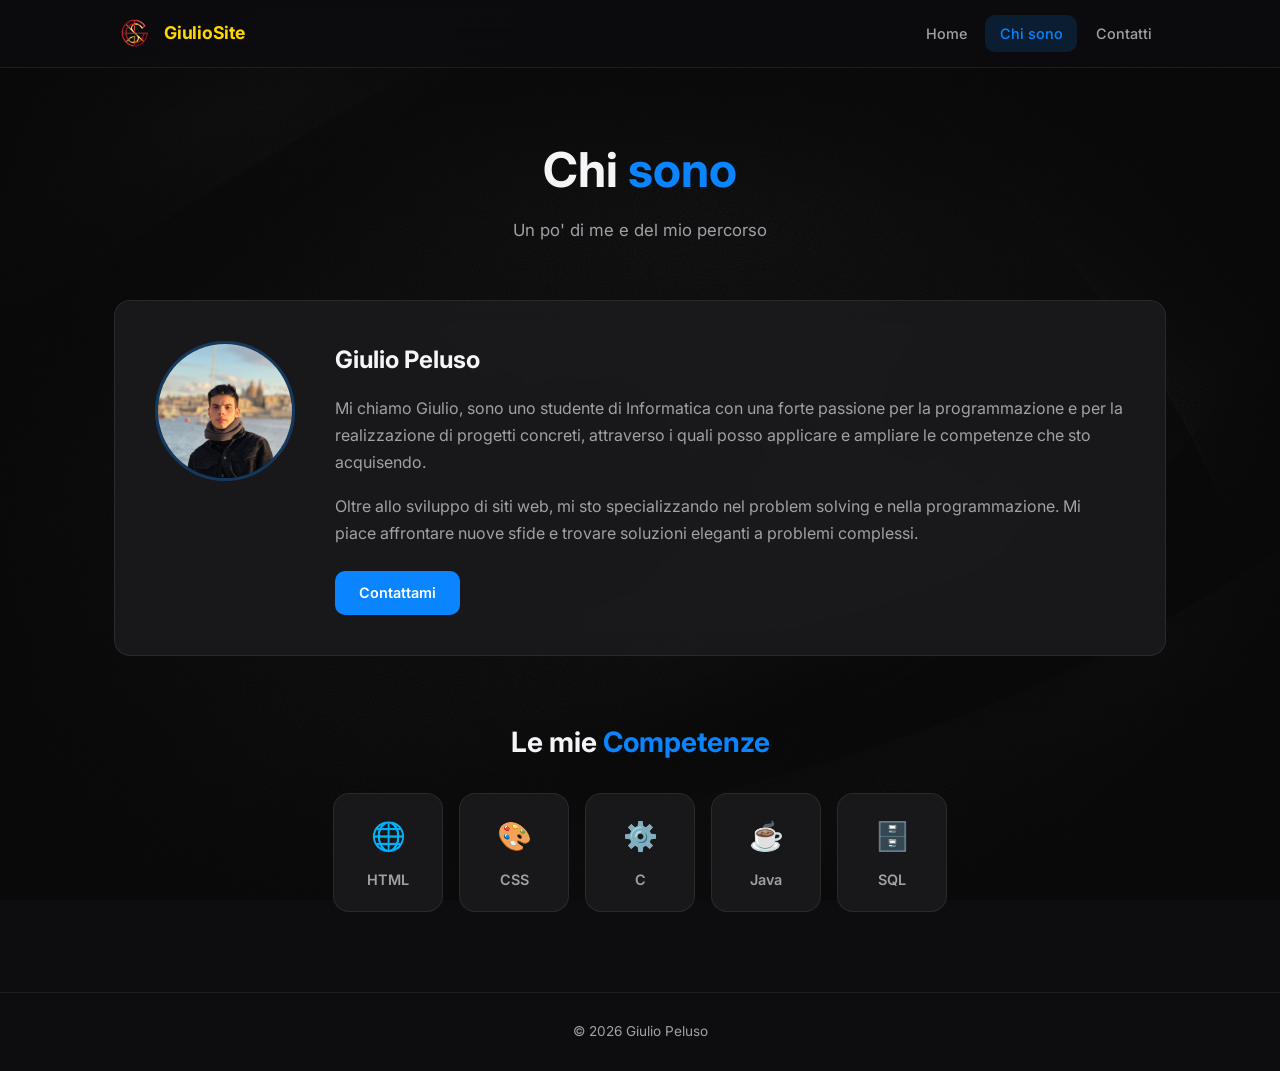
==== chi-sono.html @ a3a3e4f0 "Add professional personal website from uploaded source files Rebuilt HTML/CSS/JS from user's origina" ====
<!doctype html>
<html lang="it">
<head>
  <meta charset="UTF-8" />
  <meta name="viewport" content="width=device-width, initial-scale=1.0" />
  <title>Chi sono — Giulio Peluso</title>
  <link rel="stylesheet" href="CSS/style.css" />
  <link rel="preconnect" href="https://fonts.googleapis.com" />
  <link rel="preconnect" href="https://fonts.gstatic.com" crossorigin />
  <link href="https://fonts.googleapis.com/css2?family=Inter:wght@300;400;500;600;700&display=swap" rel="stylesheet" />
</head>
<body>

  <header>
    <div class="nav-inner">
      <a href="home.html" class="nav-brand">
        <img src="img/logo-sito-giulio.png" alt="Logo Giulio" />
        <span>GiulioSite</span>
      </a>
      <nav>
        <ul class="nav-links" id="nav-links">
          <li><a href="home.html">Home</a></li>
          <li><a href="chi-sono.html" class="active">Chi sono</a></li>
          <li><a href="contatti.html">Contatti</a></li>
        </ul>
        <button class="hamburger" id="hamburger" aria-label="Apri menu" aria-expanded="false">
          <span></span><span></span><span></span>
        </button>
      </nav>
    </div>
  </header>

  <main>
    <section class="page-hero">
      <h1>Chi <span class="accent">sono</span></h1>
      <p>Un po' di me e del mio percorso</p>
    </section>

    <section class="about-section">
      <div class="about-card">
        <img src="img/me.jfif" alt="Foto di Giulio" class="about-avatar" />
        <div class="about-text">
          <h2>Giulio Peluso</h2>
          <p>
            Mi chiamo Giulio, sono uno studente di Informatica con una forte passione
            per la programmazione e per la realizzazione di progetti concreti,
            attraverso i quali posso applicare e ampliare le competenze che sto acquisendo.
          </p>
          <p>
            Oltre allo sviluppo di siti web, mi sto specializzando nel problem solving
            e nella programmazione. Mi piace affrontare nuove sfide e trovare
            soluzioni eleganti a problemi complessi.
          </p>
          <a href="contatti.html" class="btn btn-primary">Contattami</a>
        </div>
      </div>
    </section>

    <section class="skills-section">
      <h2 class="section-title">Le mie <span class="accent">Competenze</span></h2>
      <div class="skills-grid">
        <div class="skill-card">
          <span class="skill-icon">🌐</span>
          <span class="skill-name">HTML</span>
        </div>
        <div class="skill-card">
          <span class="skill-icon">🎨</span>
          <span class="skill-name">CSS</span>
        </div>
        <div class="skill-card">
          <span class="skill-icon">⚙️</span>
          <span class="skill-name">C</span>
        </div>
        <div class="skill-card">
          <span class="skill-icon">☕</span>
          <span class="skill-name">Java</span>
        </div>
        <div class="skill-card">
          <span class="skill-icon">🗄️</span>
          <span class="skill-name">SQL</span>
        </div>
      </div>
    </section>
  </main>

  <footer>
    <p>© <span id="year"></span> Giulio Peluso</p>
  </footer>

  <script src="Javascript/logic.js"></script>
</body>
</html>
---- CSS/style.css ----
/* ===== RESET & VARIABLES ===== */
*, *::before, *::after {
  box-sizing: border-box;
  margin: 0;
  padding: 0;
}

:root {
  --bg:         #0d0d0f;
  --bg-card:    rgba(28, 28, 30, 0.85);
  --border:     rgba(255, 255, 255, 0.08);
  --text:       #f5f5f7;
  --muted:      #a1a1a6;
  --accent:     #0a84ff;
  --accent-h:   #409cff;
  --radius:     16px;
  --radius-sm:  10px;
  --nav-h:      68px;
}

html { scroll-behavior: smooth; }

body {
  font-family: 'Inter', -apple-system, BlinkMacSystemFont, sans-serif;
  background-color: var(--bg);
  background-image: url("../img/background-sito.jpeg");
  background-size: cover;
  background-position: center;
  background-attachment: fixed;
  color: var(--text);
  min-height: 100vh;
  line-height: 1.6;
}

/* Dark overlay on background */
body::before {
  content: '';
  position: fixed;
  inset: 0;
  background: rgba(10, 10, 12, 0.82);
  z-index: 0;
  pointer-events: none;
}

main, header, footer { position: relative; z-index: 1; }

a { color: var(--accent); text-decoration: none; transition: color .2s; }
a:hover { color: var(--accent-h); }

img { display: block; max-width: 100%; }

/* ===== HEADER / NAVBAR ===== */
header {
  position: sticky;
  top: 0;
  z-index: 100;
  height: var(--nav-h);
  background: rgba(13, 13, 15, 0.8);
  backdrop-filter: blur(20px);
  -webkit-backdrop-filter: blur(20px);
  border-bottom: 1px solid var(--border);
}

.nav-inner {
  max-width: 1100px;
  margin: 0 auto;
  padding: 0 1.5rem;
  height: 100%;
  display: flex;
  align-items: center;
  justify-content: space-between;
}

.nav-brand {
  display: flex;
  align-items: center;
  gap: .65rem;
  text-decoration: none;
  color: var(--text);
}

.nav-brand img {
  height: 40px;
  width: auto;
  border-radius: 8px;
}

.nav-brand span {
  font-size: 1.1rem;
  font-weight: 700;
  color: #ffd700;
  letter-spacing: -.3px;
}

nav { display: flex; align-items: center; }

.nav-links {
  list-style: none;
  display: flex;
  gap: .25rem;
}

.nav-links a {
  display: block;
  padding: .45rem .9rem;
  border-radius: var(--radius-sm);
  color: var(--muted);
  font-size: .9rem;
  font-weight: 500;
  transition: color .2s, background .2s;
}

.nav-links a:hover {
  color: var(--text);
  background: rgba(255,255,255,.06);
}

.nav-links a.active {
  color: var(--text);
  background: rgba(10, 132, 255, .15);
  color: var(--accent);
}

/* ===== HAMBURGER ===== */
.hamburger {
  display: none;
  flex-direction: column;
  justify-content: center;
  gap: 5px;
  background: none;
  border: none;
  cursor: pointer;
  padding: 6px;
  margin-left: .5rem;
  border-radius: var(--radius-sm);
}

.hamburger span {
  display: block;
  width: 22px;
  height: 2px;
  background: var(--text);
  border-radius: 2px;
  transition: transform .3s, opacity .3s;
}

.hamburger.open span:nth-child(1) { transform: translateY(7px) rotate(45deg); }
.hamburger.open span:nth-child(2) { opacity: 0; }
.hamburger.open span:nth-child(3) { transform: translateY(-7px) rotate(-45deg); }

/* ===== MOBILE MENU ===== */
@media (max-width: 640px) {
  .hamburger { display: flex; }

  .nav-links {
    display: none;
    position: absolute;
    top: var(--nav-h);
    left: 0; right: 0;
    flex-direction: column;
    gap: 0;
    background: rgba(13, 13, 15, 0.97);
    backdrop-filter: blur(20px);
    border-bottom: 1px solid var(--border);
    padding: .5rem 0 1rem;
  }

  .nav-links.open { display: flex; }

  .nav-links a {
    padding: .8rem 1.5rem;
    border-radius: 0;
    font-size: 1rem;
  }
}

/* ===== MAIN LAYOUT ===== */
main {
  max-width: 1100px;
  margin: 0 auto;
  padding: 0 1.5rem;
}

/* ===== HERO (HOME) ===== */
.hero {
  min-height: calc(100vh - var(--nav-h));
  display: flex;
  align-items: center;
  justify-content: center;
  padding: 4rem 0;
}

.hero-content {
  display: flex;
  flex-direction: column;
  align-items: center;
  text-align: center;
  max-width: 600px;
}

.hero-avatar {
  width: 130px;
  height: 130px;
  object-fit: cover;
  border-radius: 50%;
  border: 3px solid rgba(10, 132, 255, .4);
  box-shadow: 0 0 0 6px rgba(10, 132, 255, .1);
  margin-bottom: 1.75rem;
}

.hero-greeting {
  font-size: .95rem;
  color: var(--accent);
  font-weight: 500;
  letter-spacing: .05em;
  text-transform: uppercase;
  margin-bottom: .4rem;
}

.hero-name {
  font-size: clamp(2.5rem, 7vw, 4rem);
  font-weight: 700;
  line-height: 1.1;
  margin-bottom: 1rem;
}

.hero-desc {
  color: var(--muted);
  font-size: 1.1rem;
  font-weight: 300;
  max-width: 480px;
  margin-bottom: 2rem;
}

.hero-cta {
  display: flex;
  gap: .85rem;
  flex-wrap: wrap;
  justify-content: center;
}

/* ===== BUTTONS ===== */
.btn {
  display: inline-flex;
  align-items: center;
  justify-content: center;
  padding: .65rem 1.5rem;
  border-radius: var(--radius-sm);
  font-weight: 600;
  font-size: .9rem;
  cursor: pointer;
  border: none;
  transition: transform .15s, box-shadow .15s, background .2s;
  text-decoration: none;
}

.btn:hover { transform: translateY(-2px); box-shadow: 0 6px 20px rgba(0,0,0,.4); }

.btn-primary {
  background: var(--accent);
  color: #fff;
}
.btn-primary:hover { background: var(--accent-h); color: #fff; }

.btn-outline {
  background: transparent;
  color: var(--accent);
  border: 1.5px solid var(--accent);
}
.btn-outline:hover { background: rgba(10,132,255,.1); color: var(--accent-h); }

/* ===== PREVIEW SECTION (HOME) ===== */
.preview-section {
  padding: 3rem 0 5rem;
  display: flex;
  justify-content: center;
}

.card {
  background: var(--bg-card);
  border: 1px solid var(--border);
  border-radius: var(--radius);
  padding: 2rem;
  text-align: center;
  max-width: 380px;
  width: 100%;
  backdrop-filter: blur(12px);
  transition: border-color .2s, transform .2s;
}

.card:hover {
  border-color: rgba(10,132,255,.3);
  transform: translateY(-4px);
}

.card-icon { font-size: 2rem; margin-bottom: 1rem; }

.card h2 {
  font-size: 1.4rem;
  font-weight: 600;
  margin-bottom: .6rem;
}

.card p {
  color: var(--muted);
  font-size: .95rem;
  margin-bottom: .5rem;
}

.preview-email {
  font-size: .85rem !important;
  color: var(--accent) !important;
  margin-bottom: 1.5rem !important;
  font-weight: 500;
}

/* ===== PAGE HERO (CHI SONO / CONTATTI) ===== */
.page-hero {
  padding: 4rem 0 2.5rem;
  text-align: center;
}

.page-hero h1 {
  font-size: clamp(2rem, 5vw, 3rem);
  font-weight: 700;
  margin-bottom: .5rem;
}

.page-hero p {
  color: var(--muted);
  font-size: 1.05rem;
}

/* ===== ABOUT SECTION ===== */
.about-section {
  padding: 1rem 0 3rem;
}

.about-card {
  background: var(--bg-card);
  border: 1px solid var(--border);
  border-radius: var(--radius);
  padding: 2.5rem;
  display: flex;
  gap: 2.5rem;
  align-items: flex-start;
  backdrop-filter: blur(12px);
}

.about-avatar {
  width: 140px;
  height: 140px;
  object-fit: cover;
  border-radius: 50%;
  border: 3px solid rgba(10,132,255,.3);
  flex-shrink: 0;
}

.about-text h2 {
  font-size: 1.5rem;
  font-weight: 700;
  margin-bottom: 1rem;
}

.about-text p {
  color: var(--muted);
  font-size: 1rem;
  margin-bottom: 1rem;
  line-height: 1.7;
}

.about-text .btn { margin-top: .5rem; }

/* ===== SKILLS SECTION ===== */
.skills-section {
  padding: 1rem 0 5rem;
}

.section-title {
  font-size: 1.75rem;
  font-weight: 700;
  margin-bottom: 1.75rem;
  text-align: center;
}

.skills-grid {
  display: flex;
  flex-wrap: wrap;
  gap: 1rem;
  justify-content: center;
}

.skill-card {
  background: var(--bg-card);
  border: 1px solid var(--border);
  border-radius: var(--radius);
  padding: 1.25rem 1.75rem;
  display: flex;
  flex-direction: column;
  align-items: center;
  gap: .6rem;
  min-width: 110px;
  backdrop-filter: blur(12px);
  transition: border-color .2s, transform .2s;
}

.skill-card:hover {
  border-color: rgba(10,132,255,.35);
  transform: translateY(-3px);
}

.skill-icon { font-size: 1.75rem; }

.skill-name {
  font-size: .9rem;
  font-weight: 600;
  color: var(--muted);
}

/* ===== CONTATTI SECTION ===== */
.contatti-section {
  padding: 1rem 0 5rem;
}

.contatti-grid {
  display: flex;
  flex-direction: column;
  gap: 1rem;
  max-width: 520px;
  margin: 0 auto;
}

.contatto-card {
  display: flex;
  align-items: center;
  gap: 1.25rem;
  background: var(--bg-card);
  border: 1px solid var(--border);
  border-radius: var(--radius);
  padding: 1.25rem 1.5rem;
  color: var(--text);
  text-decoration: none;
  backdrop-filter: blur(12px);
  transition: border-color .2s, transform .2s;
}

.contatto-card:hover {
  border-color: rgba(10,132,255,.4);
  transform: translateX(5px);
  color: var(--text);
}

.contatto-icon {
  font-size: 1.75rem;
  flex-shrink: 0;
  color: var(--accent);
  line-height: 1;
  display: flex;
  align-items: center;
}

.contatto-card > div {
  display: flex;
  flex-direction: column;
  gap: .2rem;
}

.contatto-label {
  font-size: .75rem;
  color: var(--muted);
  text-transform: uppercase;
  letter-spacing: .06em;
  font-weight: 500;
}

.contatto-val {
  font-size: .95rem;
  font-weight: 600;
}

/* ===== ACCENT ===== */
.accent { color: var(--accent); }

/* ===== FOOTER ===== */
footer {
  position: relative;
  z-index: 1;
  text-align: center;
  padding: 1.75rem;
  border-top: 1px solid var(--border);
  color: var(--muted);
  font-size: .85rem;
}

/* ===== RESPONSIVE ===== */
@media (max-width: 768px) {
  .about-card {
    flex-direction: column;
    align-items: center;
    text-align: center;
    padding: 2rem;
  }
}

@media (max-width: 480px) {
  .hero-cta { flex-direction: column; width: 100%; }
  .btn { width: 100%; }
}
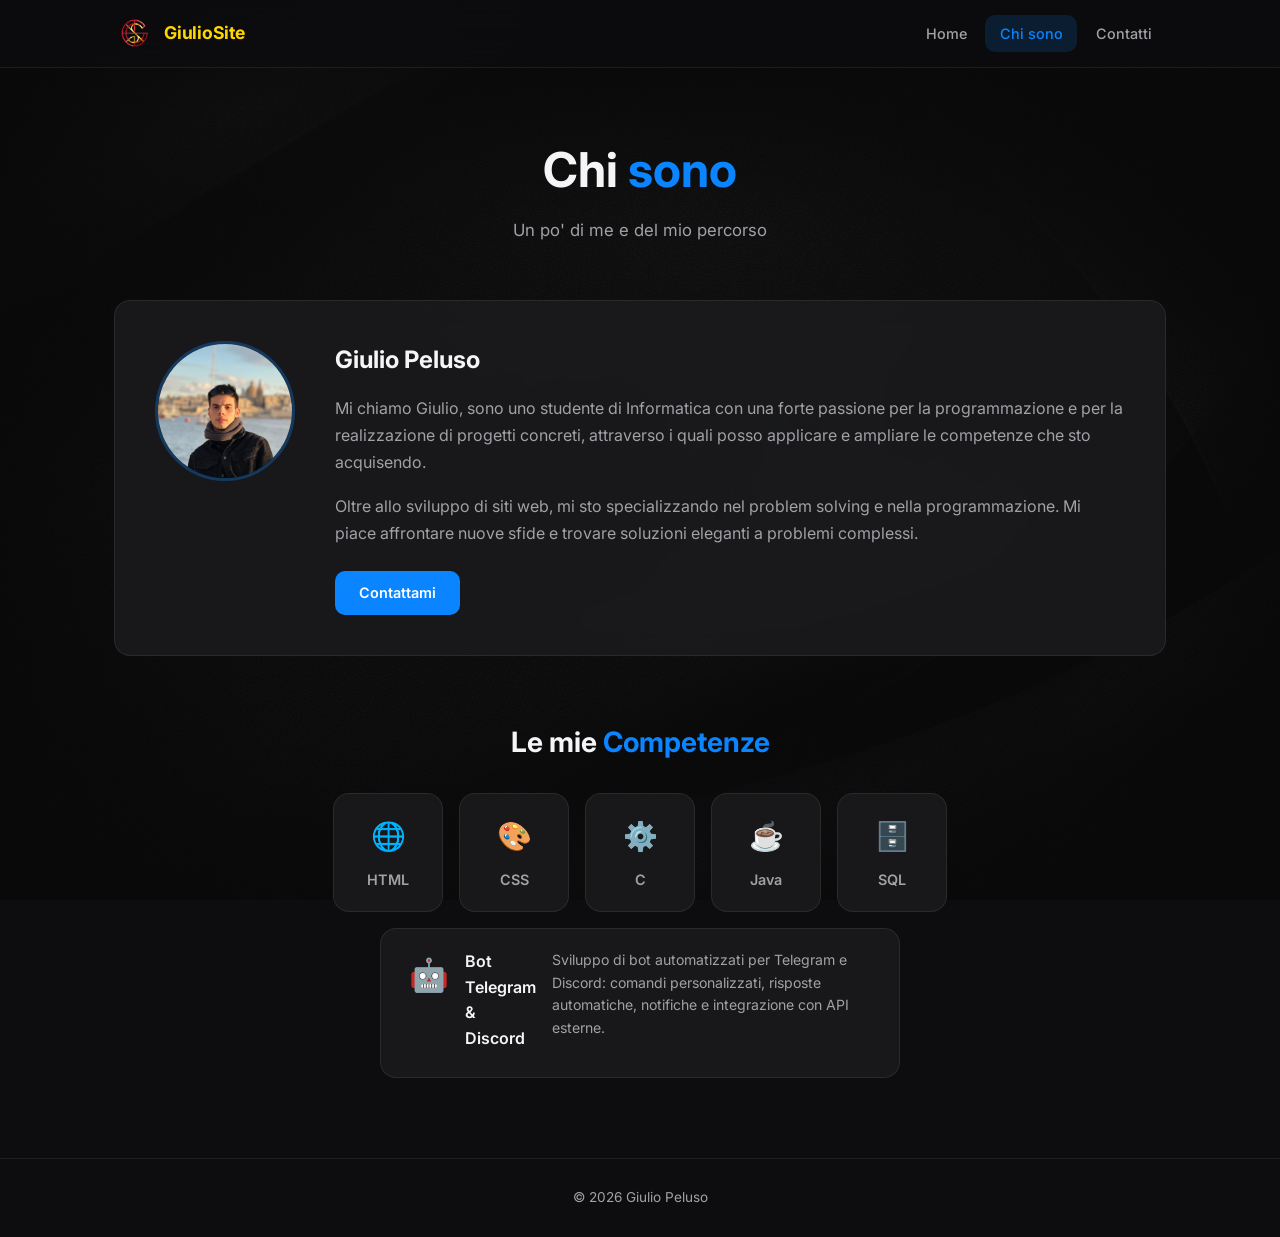
==== commit 51f655a4: "Add bot skill card on chi-sono page Added Telegram & Discord bot development skill card with descrip" ====
--- a/chi-sono.html
+++ b/chi-sono.html
@@ -79,6 +79,14 @@
           <span class="skill-icon">🗄️</span>
           <span class="skill-name">SQL</span>
         </div>
+        <div class="skill-card skill-card--wide">
+          <span class="skill-icon">🤖</span>
+          <span class="skill-name">Bot Telegram &amp; Discord</span>
+          <p class="skill-desc">
+            Sviluppo di bot automatizzati per Telegram e Discord: comandi personalizzati,
+            risposte automatiche, notifiche e integrazione con API esterne.
+          </p>
+        </div>
       </div>
     </section>
   </main>
--- a/CSS/style.css
+++ b/CSS/style.css
@@ -417,6 +417,25 @@
   color: var(--muted);
 }
 
+.skill-card--wide {
+  flex-direction: row;
+  align-items: flex-start;
+  min-width: min(100%, 420px);
+  max-width: 520px;
+  gap: 1rem;
+  text-align: left;
+}
+
+.skill-card--wide .skill-icon { font-size: 2rem; flex-shrink: 0; }
+.skill-card--wide .skill-name { font-size: 1rem; color: var(--text); margin-bottom: .35rem; }
+
+.skill-desc {
+  font-size: .88rem;
+  color: var(--muted);
+  line-height: 1.6;
+  font-weight: 400;
+}
+
 /* ===== CONTATTI SECTION ===== */
 .contatti-section {
   padding: 1rem 0 5rem;
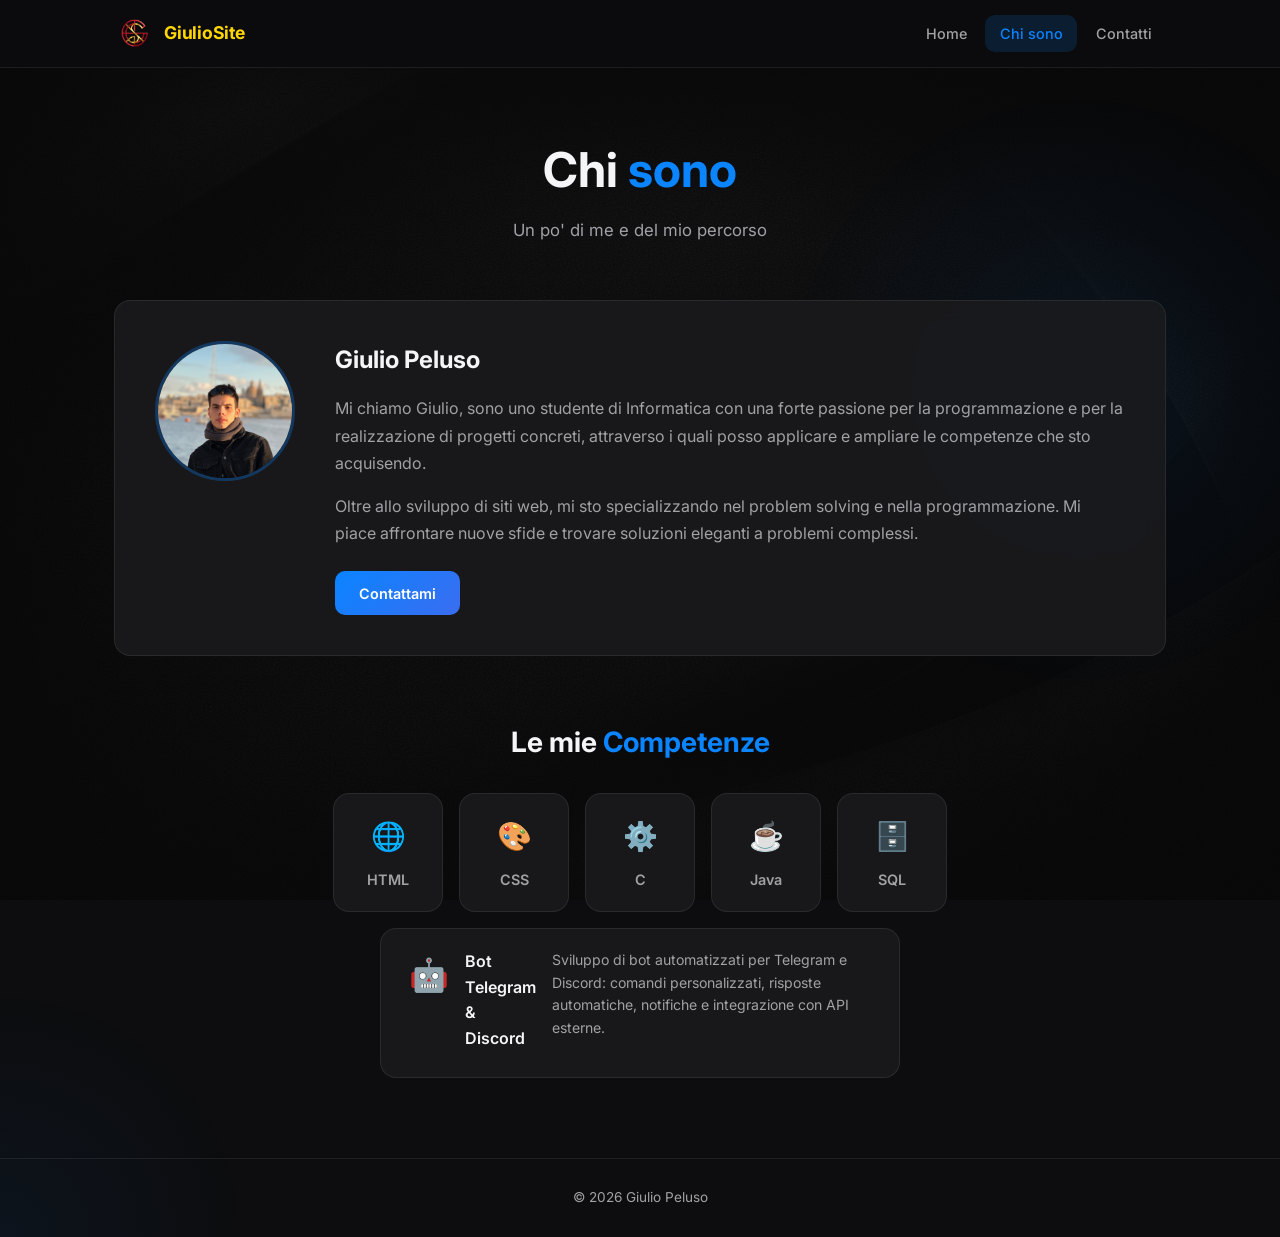
==== commit e40f8a5c: "Add rich animations across all pages - Page load fade-in, navbar slide-down entrance - Hero: stagger" ====
--- a/chi-sono.html
+++ b/chi-sono.html
@@ -37,7 +37,7 @@
     </section>
 
     <section class="about-section">
-      <div class="about-card">
+      <div class="about-card reveal tilt">
         <img src="img/me.jfif" alt="Foto di Giulio" class="about-avatar" />
         <div class="about-text">
           <h2>Giulio Peluso</h2>
@@ -57,29 +57,29 @@
     </section>
 
     <section class="skills-section">
-      <h2 class="section-title">Le mie <span class="accent">Competenze</span></h2>
+      <h2 class="section-title reveal">Le mie <span class="accent">Competenze</span></h2>
       <div class="skills-grid">
-        <div class="skill-card">
+        <div class="skill-card reveal tilt" data-delay="0">
           <span class="skill-icon">🌐</span>
           <span class="skill-name">HTML</span>
         </div>
-        <div class="skill-card">
+        <div class="skill-card reveal tilt" data-delay="80">
           <span class="skill-icon">🎨</span>
           <span class="skill-name">CSS</span>
         </div>
-        <div class="skill-card">
+        <div class="skill-card reveal tilt" data-delay="160">
           <span class="skill-icon">⚙️</span>
           <span class="skill-name">C</span>
         </div>
-        <div class="skill-card">
+        <div class="skill-card reveal tilt" data-delay="240">
           <span class="skill-icon">☕</span>
           <span class="skill-name">Java</span>
         </div>
-        <div class="skill-card">
+        <div class="skill-card reveal tilt" data-delay="320">
           <span class="skill-icon">🗄️</span>
           <span class="skill-name">SQL</span>
         </div>
-        <div class="skill-card skill-card--wide">
+        <div class="skill-card skill-card--wide reveal tilt" data-delay="400">
           <span class="skill-icon">🤖</span>
           <span class="skill-name">Bot Telegram &amp; Discord</span>
           <p class="skill-desc">
--- a/CSS/style.css
+++ b/CSS/style.css
@@ -20,6 +20,65 @@
 
 html { scroll-behavior: smooth; }
 
+/* ===== KEYFRAMES ===== */
+@keyframes fadeInDown {
+  from { opacity: 0; transform: translateY(-20px); }
+  to   { opacity: 1; transform: translateY(0); }
+}
+
+@keyframes fadeInUp {
+  from { opacity: 0; transform: translateY(40px); }
+  to   { opacity: 1; transform: translateY(0); }
+}
+
+@keyframes fadeIn {
+  from { opacity: 0; }
+  to   { opacity: 1; }
+}
+
+@keyframes scaleIn {
+  from { opacity: 0; transform: scale(.7); }
+  to   { opacity: 1; transform: scale(1); }
+}
+
+@keyframes avatarFloat {
+  0%, 100% { transform: translateY(0); }
+  50%       { transform: translateY(-8px); }
+}
+
+@keyframes avatarGlow {
+  0%, 100% { box-shadow: 0 0 0 6px rgba(10,132,255,.1), 0 0 30px rgba(10,132,255,.15); }
+  50%       { box-shadow: 0 0 0 10px rgba(10,132,255,.18), 0 0 50px rgba(10,132,255,.3); }
+}
+
+@keyframes shimmer {
+  0%   { background-position: -200% center; }
+  100% { background-position:  200% center; }
+}
+
+@keyframes borderGlow {
+  0%, 100% { border-color: rgba(10,132,255,.2); }
+  50%       { border-color: rgba(10,132,255,.6); }
+}
+
+@keyframes orbMove {
+  0%   { transform: translate(0, 0) scale(1); }
+  33%  { transform: translate(60px, -40px) scale(1.1); }
+  66%  { transform: translate(-40px, 30px) scale(.95); }
+  100% { transform: translate(0, 0) scale(1); }
+}
+
+@keyframes slideInLeft {
+  from { opacity: 0; transform: translateX(-40px); }
+  to   { opacity: 1; transform: translateX(0); }
+}
+
+@keyframes slideInRight {
+  from { opacity: 0; transform: translateX(40px); }
+  to   { opacity: 1; transform: translateX(0); }
+}
+
+/* ===== PAGE LOAD ===== */
 body {
   font-family: 'Inter', -apple-system, BlinkMacSystemFont, sans-serif;
   background-color: var(--bg);
@@ -30,6 +89,7 @@
   color: var(--text);
   min-height: 100vh;
   line-height: 1.6;
+  animation: fadeIn .4s ease both;
 }
 
 /* Dark overlay on background */
@@ -40,6 +100,21 @@
   background: rgba(10, 10, 12, 0.82);
   z-index: 0;
   pointer-events: none;
+}
+
+/* Gradient orb background */
+body::after {
+  content: '';
+  position: fixed;
+  width: 600px;
+  height: 600px;
+  border-radius: 50%;
+  background: radial-gradient(circle, rgba(10,132,255,.08) 0%, transparent 70%);
+  top: 10%;
+  right: -100px;
+  z-index: 0;
+  pointer-events: none;
+  animation: orbMove 18s ease-in-out infinite;
 }
 
 main, header, footer { position: relative; z-index: 1; }
@@ -59,6 +134,7 @@
   backdrop-filter: blur(20px);
   -webkit-backdrop-filter: blur(20px);
   border-bottom: 1px solid var(--border);
+  animation: fadeInDown .5s cubic-bezier(.16,1,.3,1) both;
 }
 
 .nav-inner {
@@ -204,8 +280,10 @@
   object-fit: cover;
   border-radius: 50%;
   border: 3px solid rgba(10, 132, 255, .4);
-  box-shadow: 0 0 0 6px rgba(10, 132, 255, .1);
   margin-bottom: 1.75rem;
+  animation: scaleIn .6s cubic-bezier(.34,1.56,.64,1) .1s both,
+             avatarFloat 5s ease-in-out 1s infinite,
+             avatarGlow  4s ease-in-out 1s infinite;
 }
 
 .hero-greeting {
@@ -215,6 +293,7 @@
   letter-spacing: .05em;
   text-transform: uppercase;
   margin-bottom: .4rem;
+  animation: fadeInUp .5s cubic-bezier(.16,1,.3,1) .35s both;
 }
 
 .hero-name {
@@ -222,6 +301,7 @@
   font-weight: 700;
   line-height: 1.1;
   margin-bottom: 1rem;
+  animation: fadeInUp .6s cubic-bezier(.16,1,.3,1) .5s both;
 }
 
 .hero-desc {
@@ -230,6 +310,7 @@
   font-weight: 300;
   max-width: 480px;
   margin-bottom: 2rem;
+  animation: fadeInUp .6s cubic-bezier(.16,1,.3,1) .65s both;
 }
 
 .hero-cta {
@@ -237,6 +318,7 @@
   gap: .85rem;
   flex-wrap: wrap;
   justify-content: center;
+  animation: fadeInUp .6s cubic-bezier(.16,1,.3,1) .8s both;
 }
 
 /* ===== BUTTONS ===== */
@@ -254,20 +336,38 @@
   text-decoration: none;
 }
 
-.btn:hover { transform: translateY(-2px); box-shadow: 0 6px 20px rgba(0,0,0,.4); }
+.btn:hover { transform: translateY(-2px); box-shadow: 0 8px 24px rgba(10,132,255,.25); }
+.btn:active { transform: translateY(0); }
 
 .btn-primary {
-  background: var(--accent);
+  background: linear-gradient(135deg, var(--accent), #5e5ce6);
+  background-size: 200% auto;
   color: #fff;
-}
-.btn-primary:hover { background: var(--accent-h); color: #fff; }
+  transition: background-position .4s ease, transform .15s, box-shadow .15s;
+}
+.btn-primary:hover {
+  background-position: right center;
+  color: #fff;
+}
 
 .btn-outline {
   background: transparent;
   color: var(--accent);
   border: 1.5px solid var(--accent);
-}
-.btn-outline:hover { background: rgba(10,132,255,.1); color: var(--accent-h); }
+  overflow: hidden;
+  position: relative;
+}
+.btn-outline::after {
+  content: '';
+  position: absolute;
+  inset: 0;
+  background: rgba(10,132,255,.1);
+  transform: scaleX(0);
+  transform-origin: left;
+  transition: transform .3s ease;
+}
+.btn-outline:hover::after { transform: scaleX(1); }
+.btn-outline:hover { color: var(--accent-h); border-color: var(--accent-h); }
 
 /* ===== PREVIEW SECTION (HOME) ===== */
 .preview-section {
@@ -497,6 +597,56 @@
   font-weight: 600;
 }
 
+/* ===== SCROLL REVEAL ===== */
+.reveal {
+  opacity: 0;
+  transform: translateY(36px);
+  transition: opacity .65s cubic-bezier(.16,1,.3,1),
+              transform .65s cubic-bezier(.16,1,.3,1);
+}
+.reveal.from-left  { transform: translateX(-40px); }
+.reveal.from-right { transform: translateX(40px); }
+
+.reveal.visible {
+  opacity: 1;
+  transform: translate(0);
+}
+
+/* ===== 3D TILT CARDS ===== */
+.tilt {
+  transform-style: preserve-3d;
+  will-change: transform;
+  transition: transform .1s ease, box-shadow .2s ease;
+}
+.tilt:hover {
+  box-shadow: 0 20px 50px rgba(0,0,0,.5), 0 0 0 1px rgba(10,132,255,.2);
+}
+
+/* ===== SKILL CARD BOT GLOW ===== */
+.skill-card--wide {
+  animation: borderGlow 3s ease-in-out infinite;
+}
+
+/* ===== NAV LINK UNDERLINE ===== */
+.nav-links a {
+  position: relative;
+}
+.nav-links a:not(.active)::after {
+  content: '';
+  position: absolute;
+  bottom: 2px; left: .9rem; right: .9rem;
+  height: 1.5px;
+  background: var(--accent);
+  transform: scaleX(0);
+  transition: transform .25s ease;
+  border-radius: 1px;
+}
+.nav-links a:not(.active):hover::after { transform: scaleX(1); }
+
+/* ===== PAGE HERO ANIMATE ===== */
+.page-hero h1 { animation: fadeInUp .6s cubic-bezier(.16,1,.3,1) .1s both; }
+.page-hero p  { animation: fadeInUp .6s cubic-bezier(.16,1,.3,1) .25s both; }
+
 /* ===== ACCENT ===== */
 .accent { color: var(--accent); }
 
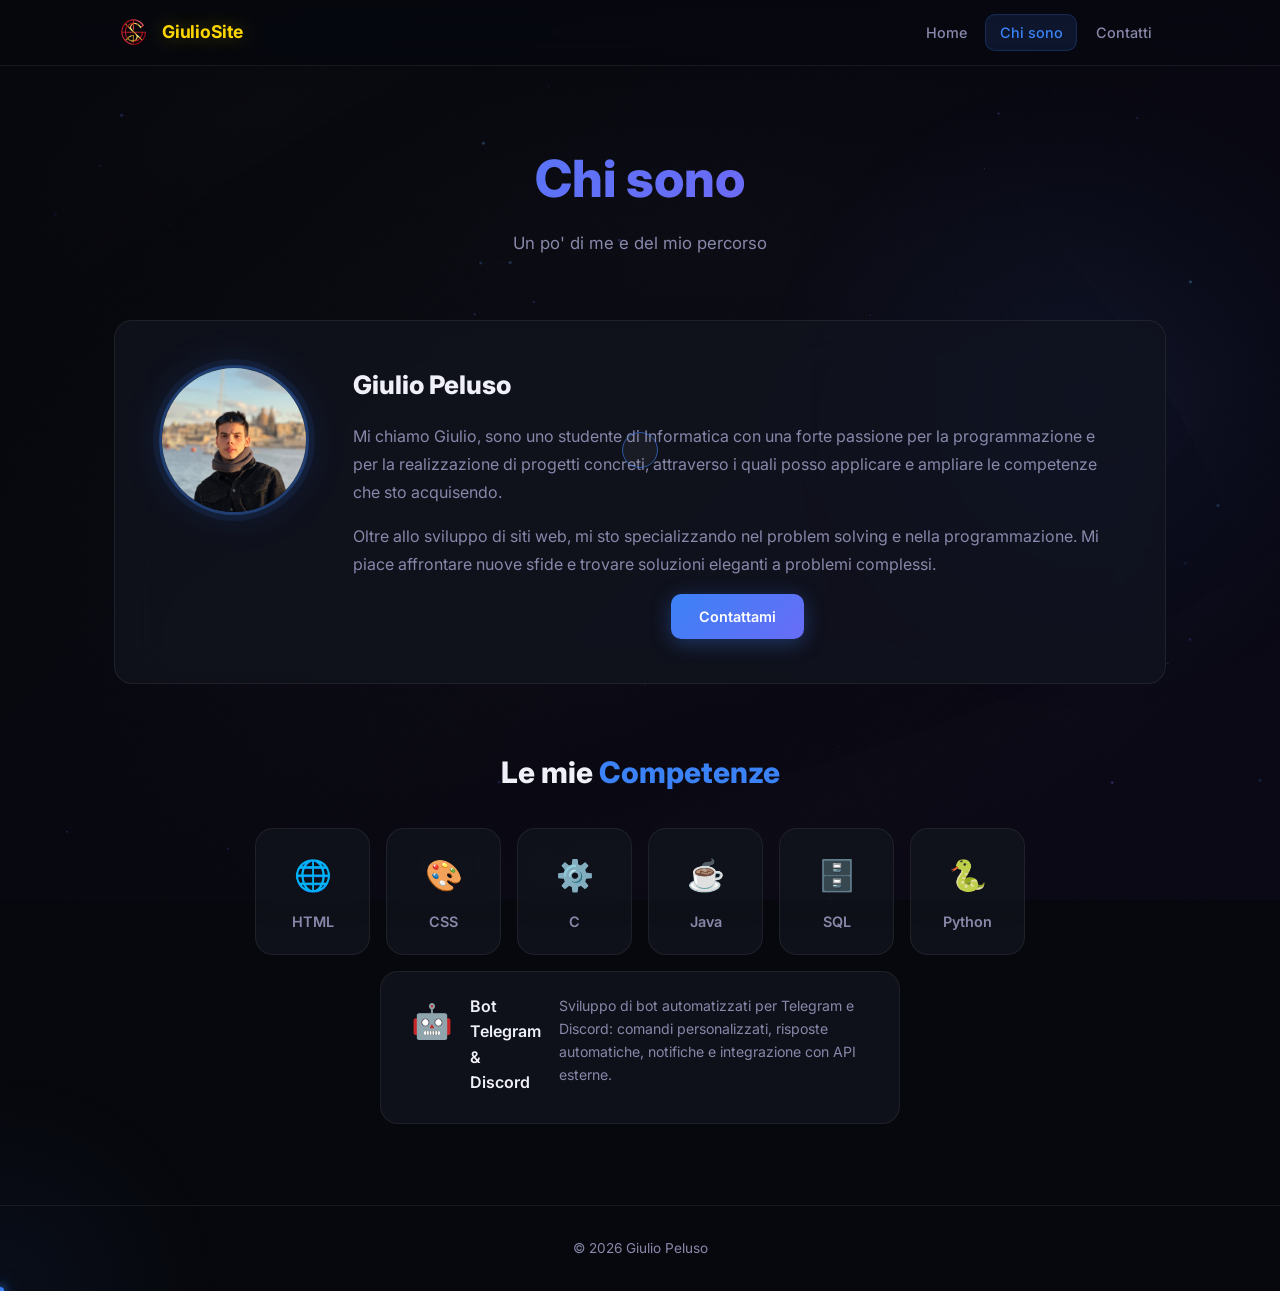
==== commit 04bc3322: "WOW animation overhaul + Python skill card + center button - Custom glowing cursor with lagging ring" ====
--- a/chi-sono.html
+++ b/chi-sono.html
@@ -32,7 +32,7 @@
 
   <main>
     <section class="page-hero">
-      <h1>Chi <span class="accent">sono</span></h1>
+      <h1>Chi sono</h1>
       <p>Un po' di me e del mio percorso</p>
     </section>
 
@@ -51,7 +51,9 @@
             e nella programmazione. Mi piace affrontare nuove sfide e trovare
             soluzioni eleganti a problemi complessi.
           </p>
-          <a href="contatti.html" class="btn btn-primary">Contattami</a>
+          <div class="btn-center">
+            <a href="contatti.html" class="btn btn-primary">Contattami</a>
+          </div>
         </div>
       </div>
     </section>
@@ -79,6 +81,10 @@
           <span class="skill-icon">🗄️</span>
           <span class="skill-name">SQL</span>
         </div>
+        <div class="skill-card reveal tilt" data-delay="400">
+          <span class="skill-icon">🐍</span>
+          <span class="skill-name">Python</span>
+        </div>
         <div class="skill-card skill-card--wide reveal tilt" data-delay="400">
           <span class="skill-icon">🤖</span>
           <span class="skill-name">Bot Telegram &amp; Discord</span>
--- a/CSS/style.css
+++ b/CSS/style.css
@@ -1,84 +1,91 @@
 /* ===== RESET & VARIABLES ===== */
-*, *::before, *::after {
-  box-sizing: border-box;
-  margin: 0;
-  padding: 0;
-}
+*, *::before, *::after { box-sizing: border-box; margin: 0; padding: 0; }
 
 :root {
-  --bg:         #0d0d0f;
-  --bg-card:    rgba(28, 28, 30, 0.85);
-  --border:     rgba(255, 255, 255, 0.08);
-  --text:       #f5f5f7;
-  --muted:      #a1a1a6;
-  --accent:     #0a84ff;
-  --accent-h:   #409cff;
-  --radius:     16px;
+  --bg:         #07080d;
+  --bg-card:    rgba(18, 20, 30, 0.75);
+  --border:     rgba(255, 255, 255, 0.07);
+  --text:       #f0f0f8;
+  --muted:      #8888aa;
+  --accent:     #3b82f6;
+  --accent2:    #8b5cf6;
+  --accent3:    #06b6d4;
+  --gold:       #ffd700;
+  --green:      #10b981;
+  --radius:     18px;
   --radius-sm:  10px;
-  --nav-h:      68px;
+  --nav-h:      66px;
 }
 
 html { scroll-behavior: smooth; }
 
 /* ===== KEYFRAMES ===== */
-@keyframes fadeInDown {
-  from { opacity: 0; transform: translateY(-20px); }
-  to   { opacity: 1; transform: translateY(0); }
-}
-
-@keyframes fadeInUp {
-  from { opacity: 0; transform: translateY(40px); }
-  to   { opacity: 1; transform: translateY(0); }
-}
-
-@keyframes fadeIn {
-  from { opacity: 0; }
-  to   { opacity: 1; }
-}
-
-@keyframes scaleIn {
-  from { opacity: 0; transform: scale(.7); }
-  to   { opacity: 1; transform: scale(1); }
-}
-
-@keyframes avatarFloat {
-  0%, 100% { transform: translateY(0); }
-  50%       { transform: translateY(-8px); }
-}
-
-@keyframes avatarGlow {
-  0%, 100% { box-shadow: 0 0 0 6px rgba(10,132,255,.1), 0 0 30px rgba(10,132,255,.15); }
-  50%       { box-shadow: 0 0 0 10px rgba(10,132,255,.18), 0 0 50px rgba(10,132,255,.3); }
-}
-
-@keyframes shimmer {
-  0%   { background-position: -200% center; }
-  100% { background-position:  200% center; }
-}
-
-@keyframes borderGlow {
-  0%, 100% { border-color: rgba(10,132,255,.2); }
-  50%       { border-color: rgba(10,132,255,.6); }
-}
-
+@keyframes fadeInDown  { from { opacity:0; transform:translateY(-24px); } to { opacity:1; transform:none; } }
+@keyframes fadeInUp    { from { opacity:0; transform:translateY(44px);  } to { opacity:1; transform:none; } }
+@keyframes fadeIn      { from { opacity:0; } to { opacity:1; } }
+@keyframes scaleIn     { from { opacity:0; transform:scale(.65); } to { opacity:1; transform:scale(1); } }
+@keyframes avatarFloat { 0%,100% { transform:translateY(0); } 50% { transform:translateY(-10px); } }
+@keyframes avatarGlow  {
+  0%,100% { box-shadow: 0 0 0 5px rgba(59,130,246,.12), 0 0 40px rgba(59,130,246,.18); }
+  50%      { box-shadow: 0 0 0 12px rgba(139,92,246,.2), 0 0 70px rgba(139,92,246,.35); }
+}
+@keyframes borderGlow  {
+  0%,100% { border-color: rgba(59,130,246,.25); box-shadow: 0 0 0 rgba(59,130,246,0); }
+  50%      { border-color: rgba(139,92,246,.6);  box-shadow: 0 0 24px rgba(139,92,246,.2); }
+}
+@keyframes gradientShift { 0%{background-position:0% 50%} 50%{background-position:100% 50%} 100%{background-position:0% 50%} }
 @keyframes orbMove {
-  0%   { transform: translate(0, 0) scale(1); }
-  33%  { transform: translate(60px, -40px) scale(1.1); }
-  66%  { transform: translate(-40px, 30px) scale(.95); }
-  100% { transform: translate(0, 0) scale(1); }
-}
-
-@keyframes slideInLeft {
-  from { opacity: 0; transform: translateX(-40px); }
-  to   { opacity: 1; transform: translateX(0); }
-}
-
-@keyframes slideInRight {
-  from { opacity: 0; transform: translateX(40px); }
-  to   { opacity: 1; transform: translateX(0); }
-}
-
-/* ===== PAGE LOAD ===== */
+  0%   { transform: translate(0,0) scale(1); }
+  33%  { transform: translate(80px,-60px) scale(1.15); }
+  66%  { transform: translate(-60px,40px) scale(.9); }
+  100% { transform: translate(0,0) scale(1); }
+}
+@keyframes particleFloat {
+  0%,100% { transform: translateY(0) translateX(0) scale(1); opacity:.4; }
+  50%      { transform: translateY(-30px) translateX(15px) scale(1.2); opacity:.8; }
+}
+@keyframes scrollBar { from { width:0; } to { width:100%; } }
+@keyframes cursorPulse {
+  0%,100% { transform:translate(-50%,-50%) scale(1); opacity:.8; }
+  50%      { transform:translate(-50%,-50%) scale(1.4); opacity:.4; }
+}
+@keyframes shimmerBtn { 0% { background-position:-200% center; } 100% { background-position:200% center; } }
+
+/* ===== CURSOR ===== */
+*, *::before, *::after { cursor: none !important; }
+
+.cursor-dot {
+  position: fixed; z-index: 9999;
+  width: 8px; height: 8px; border-radius: 50%;
+  background: var(--accent);
+  pointer-events: none;
+  transform: translate(-50%,-50%);
+  transition: width .15s, height .15s, background .2s;
+  box-shadow: 0 0 10px var(--accent), 0 0 20px rgba(59,130,246,.5);
+}
+.cursor-ring {
+  position: fixed; z-index: 9998;
+  width: 36px; height: 36px; border-radius: 50%;
+  border: 1.5px solid rgba(59,130,246,.6);
+  pointer-events: none;
+  transform: translate(-50%,-50%);
+  transition: width .3s ease, height .3s ease, border-color .3s;
+  backdrop-filter: invert(5%);
+}
+body.cursor-hover .cursor-dot  { width: 12px; height: 12px; background: var(--accent2); box-shadow: 0 0 16px var(--accent2), 0 0 30px rgba(139,92,246,.5); }
+body.cursor-hover .cursor-ring { width: 56px; height: 56px; border-color: rgba(139,92,246,.5); }
+body.cursor-click .cursor-dot  { transform: translate(-50%,-50%) scale(.6); }
+
+/* ===== SCROLL PROGRESS ===== */
+.scroll-progress {
+  position: fixed; top: 0; left: 0; z-index: 200;
+  height: 2px; width: 0;
+  background: linear-gradient(90deg, var(--accent), var(--accent2), var(--accent3));
+  transition: width .1s linear;
+  box-shadow: 0 0 8px rgba(59,130,246,.6);
+}
+
+/* ===== PAGE BASE ===== */
 body {
   font-family: 'Inter', -apple-system, BlinkMacSystemFont, sans-serif;
   background-color: var(--bg);
@@ -89,137 +96,110 @@
   color: var(--text);
   min-height: 100vh;
   line-height: 1.6;
+  overflow-x: hidden;
   animation: fadeIn .4s ease both;
 }
 
-/* Dark overlay on background */
+/* Dark overlay */
 body::before {
-  content: '';
+  content:'';
+  position: fixed; inset: 0;
+  background: linear-gradient(135deg, rgba(7,8,13,.92) 0%, rgba(12,10,25,.88) 100%);
+  z-index: 0; pointer-events: none;
+}
+
+/* Ambient glow orb */
+body::after {
+  content:'';
   position: fixed;
-  inset: 0;
-  background: rgba(10, 10, 12, 0.82);
-  z-index: 0;
-  pointer-events: none;
-}
-
-/* Gradient orb background */
-body::after {
-  content: '';
-  position: fixed;
-  width: 600px;
-  height: 600px;
-  border-radius: 50%;
-  background: radial-gradient(circle, rgba(10,132,255,.08) 0%, transparent 70%);
-  top: 10%;
-  right: -100px;
-  z-index: 0;
-  pointer-events: none;
-  animation: orbMove 18s ease-in-out infinite;
+  width: 700px; height: 700px; border-radius: 50%;
+  background: radial-gradient(circle, rgba(59,130,246,.07) 0%, transparent 65%);
+  top: 5%; right: -150px;
+  z-index: 0; pointer-events: none;
+  animation: orbMove 20s ease-in-out infinite;
 }
 
 main, header, footer { position: relative; z-index: 1; }
 
 a { color: var(--accent); text-decoration: none; transition: color .2s; }
-a:hover { color: var(--accent-h); }
-
+a:hover { color: #93c5fd; }
 img { display: block; max-width: 100%; }
 
-/* ===== HEADER / NAVBAR ===== */
+/* ===== GRADIENT TEXT ===== */
+.gradient-text {
+  background: linear-gradient(135deg, var(--accent), var(--accent2), var(--accent3));
+  background-size: 200% 200%;
+  -webkit-background-clip: text;
+  -webkit-text-fill-color: transparent;
+  background-clip: text;
+  animation: gradientShift 4s ease infinite;
+}
+
+/* ===== HEADER ===== */
 header {
-  position: sticky;
-  top: 0;
-  z-index: 100;
+  position: sticky; top: 0; z-index: 100;
   height: var(--nav-h);
-  background: rgba(13, 13, 15, 0.8);
-  backdrop-filter: blur(20px);
-  -webkit-backdrop-filter: blur(20px);
+  background: rgba(7,8,13,.7);
+  backdrop-filter: blur(24px) saturate(180%);
+  -webkit-backdrop-filter: blur(24px) saturate(180%);
   border-bottom: 1px solid var(--border);
   animation: fadeInDown .5s cubic-bezier(.16,1,.3,1) both;
 }
 
 .nav-inner {
-  max-width: 1100px;
-  margin: 0 auto;
-  padding: 0 1.5rem;
-  height: 100%;
-  display: flex;
-  align-items: center;
-  justify-content: space-between;
+  max-width: 1100px; margin: 0 auto;
+  padding: 0 1.5rem; height: 100%;
+  display: flex; align-items: center; justify-content: space-between;
 }
 
 .nav-brand {
-  display: flex;
-  align-items: center;
-  gap: .65rem;
-  text-decoration: none;
-  color: var(--text);
-}
-
-.nav-brand img {
-  height: 40px;
-  width: auto;
-  border-radius: 8px;
-}
-
+  display: flex; align-items: center; gap: .65rem;
+  text-decoration: none; color: var(--text);
+}
+.nav-brand img  { height: 38px; width: auto; border-radius: 8px; }
 .nav-brand span {
-  font-size: 1.1rem;
-  font-weight: 700;
-  color: #ffd700;
-  letter-spacing: -.3px;
+  font-size: 1.1rem; font-weight: 700;
+  color: var(--gold); letter-spacing: -.3px;
+  text-shadow: 0 0 20px rgba(255,215,0,.4);
 }
 
 nav { display: flex; align-items: center; }
 
-.nav-links {
-  list-style: none;
-  display: flex;
-  gap: .25rem;
-}
+.nav-links { list-style: none; display: flex; gap: .25rem; }
 
 .nav-links a {
-  display: block;
-  padding: .45rem .9rem;
+  display: block; padding: .45rem .9rem;
   border-radius: var(--radius-sm);
-  color: var(--muted);
-  font-size: .9rem;
-  font-weight: 500;
+  color: var(--muted); font-size: .9rem; font-weight: 500;
   transition: color .2s, background .2s;
-}
-
-.nav-links a:hover {
-  color: var(--text);
-  background: rgba(255,255,255,.06);
-}
-
+  position: relative;
+}
+.nav-links a::after {
+  content: ''; position: absolute;
+  bottom: 4px; left: .9rem; right: .9rem; height: 1.5px;
+  background: linear-gradient(90deg, var(--accent), var(--accent2));
+  transform: scaleX(0); transition: transform .3s cubic-bezier(.16,1,.3,1);
+  border-radius: 1px;
+}
+.nav-links a:not(.active):hover { color: var(--text); background: rgba(255,255,255,.05); }
+.nav-links a:not(.active):hover::after { transform: scaleX(1); }
 .nav-links a.active {
-  color: var(--text);
-  background: rgba(10, 132, 255, .15);
   color: var(--accent);
+  background: rgba(59,130,246,.12);
+  box-shadow: inset 0 0 0 1px rgba(59,130,246,.2);
 }
 
 /* ===== HAMBURGER ===== */
 .hamburger {
-  display: none;
-  flex-direction: column;
-  justify-content: center;
-  gap: 5px;
-  background: none;
-  border: none;
-  cursor: pointer;
-  padding: 6px;
-  margin-left: .5rem;
-  border-radius: var(--radius-sm);
-}
-
+  display: none; flex-direction: column; justify-content: center;
+  gap: 5px; background: none; border: none;
+  padding: 6px; margin-left: .5rem; border-radius: var(--radius-sm);
+}
 .hamburger span {
-  display: block;
-  width: 22px;
-  height: 2px;
-  background: var(--text);
-  border-radius: 2px;
+  display: block; width: 22px; height: 2px;
+  background: var(--text); border-radius: 2px;
   transition: transform .3s, opacity .3s;
 }
-
 .hamburger.open span:nth-child(1) { transform: translateY(7px) rotate(45deg); }
 .hamburger.open span:nth-child(2) { opacity: 0; }
 .hamburger.open span:nth-child(3) { transform: translateY(-7px) rotate(-45deg); }
@@ -227,450 +207,269 @@
 /* ===== MOBILE MENU ===== */
 @media (max-width: 640px) {
   .hamburger { display: flex; }
-
   .nav-links {
-    display: none;
-    position: absolute;
-    top: var(--nav-h);
-    left: 0; right: 0;
-    flex-direction: column;
-    gap: 0;
-    background: rgba(13, 13, 15, 0.97);
-    backdrop-filter: blur(20px);
+    display: none; position: absolute;
+    top: var(--nav-h); left: 0; right: 0;
+    flex-direction: column; gap: 0;
+    background: rgba(7,8,13,.97);
+    backdrop-filter: blur(24px);
     border-bottom: 1px solid var(--border);
     padding: .5rem 0 1rem;
   }
-
   .nav-links.open { display: flex; }
-
-  .nav-links a {
-    padding: .8rem 1.5rem;
-    border-radius: 0;
-    font-size: 1rem;
-  }
-}
-
-/* ===== MAIN LAYOUT ===== */
-main {
-  max-width: 1100px;
-  margin: 0 auto;
-  padding: 0 1.5rem;
-}
-
-/* ===== HERO (HOME) ===== */
+  .nav-links a { padding: .8rem 1.5rem; border-radius: 0; font-size: 1rem; }
+}
+
+/* ===== MAIN ===== */
+main { max-width: 1100px; margin: 0 auto; padding: 0 1.5rem; }
+
+/* ===== HERO ===== */
 .hero {
   min-height: calc(100vh - var(--nav-h));
-  display: flex;
-  align-items: center;
-  justify-content: center;
+  display: flex; align-items: center; justify-content: center;
   padding: 4rem 0;
 }
 
 .hero-content {
-  display: flex;
-  flex-direction: column;
-  align-items: center;
-  text-align: center;
-  max-width: 600px;
+  display: flex; flex-direction: column;
+  align-items: center; text-align: center; max-width: 640px;
 }
 
 .hero-avatar {
-  width: 130px;
-  height: 130px;
-  object-fit: cover;
-  border-radius: 50%;
-  border: 3px solid rgba(10, 132, 255, .4);
-  margin-bottom: 1.75rem;
-  animation: scaleIn .6s cubic-bezier(.34,1.56,.64,1) .1s both,
+  width: 140px; height: 140px;
+  object-fit: cover; border-radius: 50%;
+  border: 3px solid rgba(59,130,246,.5);
+  margin-bottom: 2rem;
+  animation: scaleIn .7s cubic-bezier(.34,1.56,.64,1) .1s both,
              avatarFloat 5s ease-in-out 1s infinite,
              avatarGlow  4s ease-in-out 1s infinite;
 }
 
 .hero-greeting {
-  font-size: .95rem;
-  color: var(--accent);
-  font-weight: 500;
-  letter-spacing: .05em;
-  text-transform: uppercase;
-  margin-bottom: .4rem;
+  font-size: .9rem; color: var(--accent); font-weight: 600;
+  letter-spacing: .12em; text-transform: uppercase; margin-bottom: .5rem;
   animation: fadeInUp .5s cubic-bezier(.16,1,.3,1) .35s both;
 }
 
 .hero-name {
-  font-size: clamp(2.5rem, 7vw, 4rem);
-  font-weight: 700;
-  line-height: 1.1;
-  margin-bottom: 1rem;
+  font-size: clamp(2.8rem, 7vw, 4.5rem); font-weight: 800;
+  line-height: 1.05; margin-bottom: 1.1rem;
   animation: fadeInUp .6s cubic-bezier(.16,1,.3,1) .5s both;
 }
 
 .hero-desc {
-  color: var(--muted);
-  font-size: 1.1rem;
-  font-weight: 300;
-  max-width: 480px;
-  margin-bottom: 2rem;
+  font-size: 1.1rem; font-weight: 300; color: var(--muted);
+  max-width: 480px; margin-bottom: 2.25rem;
   animation: fadeInUp .6s cubic-bezier(.16,1,.3,1) .65s both;
 }
 
 .hero-cta {
-  display: flex;
-  gap: .85rem;
-  flex-wrap: wrap;
-  justify-content: center;
+  display: flex; gap: 1rem; flex-wrap: wrap; justify-content: center;
   animation: fadeInUp .6s cubic-bezier(.16,1,.3,1) .8s both;
 }
 
 /* ===== BUTTONS ===== */
 .btn {
-  display: inline-flex;
-  align-items: center;
-  justify-content: center;
-  padding: .65rem 1.5rem;
-  border-radius: var(--radius-sm);
-  font-weight: 600;
-  font-size: .9rem;
-  cursor: pointer;
-  border: none;
-  transition: transform .15s, box-shadow .15s, background .2s;
-  text-decoration: none;
-}
-
-.btn:hover { transform: translateY(-2px); box-shadow: 0 8px 24px rgba(10,132,255,.25); }
-.btn:active { transform: translateY(0); }
+  display: inline-flex; align-items: center; justify-content: center;
+  padding: .7rem 1.75rem; border-radius: var(--radius-sm);
+  font-weight: 600; font-size: .9rem; border: none;
+  transition: transform .2s cubic-bezier(.34,1.56,.64,1), box-shadow .2s;
+  text-decoration: none; position: relative; overflow: hidden;
+  will-change: transform;
+}
+.btn:active { transform: scale(.96) !important; }
 
 .btn-primary {
-  background: linear-gradient(135deg, var(--accent), #5e5ce6);
-  background-size: 200% auto;
+  background: linear-gradient(135deg, var(--accent), var(--accent2));
+  background-size: 200% auto; color: #fff;
+  box-shadow: 0 4px 20px rgba(59,130,246,.35);
+  animation: shimmerBtn 3s linear infinite;
+}
+.btn-primary:hover {
   color: #fff;
-  transition: background-position .4s ease, transform .15s, box-shadow .15s;
-}
-.btn-primary:hover {
-  background-position: right center;
-  color: #fff;
+  box-shadow: 0 8px 30px rgba(59,130,246,.55), 0 0 0 1px rgba(59,130,246,.3);
 }
 
 .btn-outline {
-  background: transparent;
-  color: var(--accent);
-  border: 1.5px solid var(--accent);
-  overflow: hidden;
-  position: relative;
-}
-.btn-outline::after {
-  content: '';
-  position: absolute;
-  inset: 0;
-  background: rgba(10,132,255,.1);
-  transform: scaleX(0);
-  transform-origin: left;
-  transition: transform .3s ease;
-}
-.btn-outline:hover::after { transform: scaleX(1); }
-.btn-outline:hover { color: var(--accent-h); border-color: var(--accent-h); }
-
-/* ===== PREVIEW SECTION (HOME) ===== */
-.preview-section {
-  padding: 3rem 0 5rem;
-  display: flex;
-  justify-content: center;
-}
-
+  background: transparent; color: var(--accent);
+  border: 1.5px solid rgba(59,130,246,.5);
+}
+.btn-outline::before {
+  content:''; position:absolute; inset:0;
+  background: linear-gradient(135deg, rgba(59,130,246,.1), rgba(139,92,246,.1));
+  transform: scaleX(0); transform-origin: left;
+  transition: transform .35s ease;
+}
+.btn-outline:hover { color: var(--text); border-color: var(--accent2); }
+.btn-outline:hover::before { transform: scaleX(1); }
+
+/* ===== PREVIEW SECTION ===== */
+.preview-section { padding: 3rem 0 5rem; display: flex; justify-content: center; }
+
+/* ===== GLASS CARD ===== */
 .card {
   background: var(--bg-card);
   border: 1px solid var(--border);
   border-radius: var(--radius);
-  padding: 2rem;
-  text-align: center;
-  max-width: 380px;
-  width: 100%;
-  backdrop-filter: blur(12px);
-  transition: border-color .2s, transform .2s;
-}
-
+  padding: 2.25rem; text-align: center;
+  max-width: 400px; width: 100%;
+  backdrop-filter: blur(20px) saturate(150%);
+  transition: border-color .3s, box-shadow .3s, transform .1s ease;
+}
 .card:hover {
-  border-color: rgba(10,132,255,.3);
-  transform: translateY(-4px);
-}
-
-.card-icon { font-size: 2rem; margin-bottom: 1rem; }
-
-.card h2 {
-  font-size: 1.4rem;
-  font-weight: 600;
-  margin-bottom: .6rem;
-}
-
-.card p {
-  color: var(--muted);
-  font-size: .95rem;
-  margin-bottom: .5rem;
-}
-
-.preview-email {
-  font-size: .85rem !important;
-  color: var(--accent) !important;
-  margin-bottom: 1.5rem !important;
-  font-weight: 500;
-}
-
-/* ===== PAGE HERO (CHI SONO / CONTATTI) ===== */
-.page-hero {
-  padding: 4rem 0 2.5rem;
-  text-align: center;
-}
-
+  border-color: rgba(59,130,246,.4);
+  box-shadow: 0 24px 60px rgba(0,0,0,.6), 0 0 0 1px rgba(59,130,246,.15), inset 0 1px 0 rgba(255,255,255,.05);
+}
+.card-icon  { font-size: 2.25rem; margin-bottom: 1rem; }
+.card h2    { font-size: 1.4rem; font-weight: 700; margin-bottom: .6rem; }
+.card p     { color: var(--muted); font-size: .95rem; margin-bottom: .5rem; }
+.preview-email { font-size: .85rem !important; color: var(--accent) !important; margin-bottom: 1.5rem !important; font-weight: 500; }
+
+/* ===== PAGE HERO ===== */
+.page-hero { padding: 4.5rem 0 3rem; text-align: center; }
 .page-hero h1 {
-  font-size: clamp(2rem, 5vw, 3rem);
-  font-weight: 700;
-  margin-bottom: .5rem;
-}
-
+  font-size: clamp(2.2rem, 5vw, 3.2rem); font-weight: 800; margin-bottom: .6rem;
+  animation: fadeInUp .6s cubic-bezier(.16,1,.3,1) .1s both;
+}
 .page-hero p {
-  color: var(--muted);
-  font-size: 1.05rem;
+  color: var(--muted); font-size: 1.05rem;
+  animation: fadeInUp .6s cubic-bezier(.16,1,.3,1) .25s both;
 }
 
 /* ===== ABOUT SECTION ===== */
-.about-section {
-  padding: 1rem 0 3rem;
-}
+.about-section { padding: 1rem 0 3rem; }
 
 .about-card {
   background: var(--bg-card);
   border: 1px solid var(--border);
-  border-radius: var(--radius);
-  padding: 2.5rem;
-  display: flex;
-  gap: 2.5rem;
-  align-items: flex-start;
-  backdrop-filter: blur(12px);
+  border-radius: var(--radius); padding: 2.75rem;
+  display: flex; gap: 2.75rem; align-items: flex-start;
+  backdrop-filter: blur(20px) saturate(150%);
+  transition: border-color .3s, box-shadow .3s;
+}
+.about-card:hover {
+  border-color: rgba(59,130,246,.3);
+  box-shadow: 0 20px 60px rgba(0,0,0,.5), inset 0 1px 0 rgba(255,255,255,.05);
 }
 
 .about-avatar {
-  width: 140px;
-  height: 140px;
-  object-fit: cover;
-  border-radius: 50%;
-  border: 3px solid rgba(10,132,255,.3);
-  flex-shrink: 0;
-}
-
-.about-text h2 {
-  font-size: 1.5rem;
-  font-weight: 700;
-  margin-bottom: 1rem;
-}
-
-.about-text p {
-  color: var(--muted);
-  font-size: 1rem;
-  margin-bottom: 1rem;
-  line-height: 1.7;
-}
-
-.about-text .btn { margin-top: .5rem; }
+  width: 150px; height: 150px; object-fit: cover;
+  border-radius: 50%; flex-shrink: 0;
+  border: 3px solid rgba(59,130,246,.4);
+  box-shadow: 0 0 0 6px rgba(59,130,246,.08), 0 0 40px rgba(59,130,246,.15);
+  transition: box-shadow .4s;
+}
+.about-card:hover .about-avatar {
+  box-shadow: 0 0 0 8px rgba(139,92,246,.12), 0 0 60px rgba(139,92,246,.3);
+}
+
+.about-text h2  { font-size: 1.6rem; font-weight: 800; margin-bottom: 1rem; }
+.about-text p   { color: var(--muted); font-size: 1rem; margin-bottom: 1rem; line-height: 1.75; }
+
+.btn-center {
+  display: flex; justify-content: center;
+  margin-top: .75rem; width: 100%;
+}
 
 /* ===== SKILLS SECTION ===== */
-.skills-section {
-  padding: 1rem 0 5rem;
-}
+.skills-section { padding: 1rem 0 5rem; }
 
 .section-title {
-  font-size: 1.75rem;
-  font-weight: 700;
-  margin-bottom: 1.75rem;
-  text-align: center;
+  font-size: 1.85rem; font-weight: 800;
+  margin-bottom: 2rem; text-align: center;
 }
 
 .skills-grid {
-  display: flex;
-  flex-wrap: wrap;
-  gap: 1rem;
-  justify-content: center;
+  display: flex; flex-wrap: wrap;
+  gap: 1rem; justify-content: center;
 }
 
 .skill-card {
   background: var(--bg-card);
   border: 1px solid var(--border);
-  border-radius: var(--radius);
-  padding: 1.25rem 1.75rem;
-  display: flex;
-  flex-direction: column;
-  align-items: center;
-  gap: .6rem;
-  min-width: 110px;
-  backdrop-filter: blur(12px);
-  transition: border-color .2s, transform .2s;
-}
-
+  border-radius: var(--radius); padding: 1.35rem 1.85rem;
+  display: flex; flex-direction: column; align-items: center; gap: .65rem;
+  min-width: 115px; backdrop-filter: blur(16px);
+  transition: border-color .3s, box-shadow .3s, transform .1s;
+}
 .skill-card:hover {
-  border-color: rgba(10,132,255,.35);
-  transform: translateY(-3px);
-}
-
-.skill-icon { font-size: 1.75rem; }
-
-.skill-name {
-  font-size: .9rem;
-  font-weight: 600;
-  color: var(--muted);
-}
+  border-color: rgba(59,130,246,.4);
+  box-shadow: 0 12px 36px rgba(0,0,0,.5), 0 0 0 1px rgba(59,130,246,.15);
+}
+
+.skill-icon { font-size: 1.9rem; }
+.skill-name { font-size: .9rem; font-weight: 600; color: var(--muted); }
 
 .skill-card--wide {
-  flex-direction: row;
-  align-items: flex-start;
-  min-width: min(100%, 420px);
-  max-width: 520px;
-  gap: 1rem;
-  text-align: left;
-}
-
-.skill-card--wide .skill-icon { font-size: 2rem; flex-shrink: 0; }
+  flex-direction: row; align-items: flex-start;
+  min-width: min(100%, 420px); max-width: 520px;
+  gap: 1.1rem; text-align: left;
+  animation: borderGlow 3.5s ease-in-out infinite;
+}
+.skill-card--wide .skill-icon { font-size: 2.1rem; flex-shrink: 0; }
 .skill-card--wide .skill-name { font-size: 1rem; color: var(--text); margin-bottom: .35rem; }
 
-.skill-desc {
-  font-size: .88rem;
-  color: var(--muted);
-  line-height: 1.6;
-  font-weight: 400;
-}
-
-/* ===== CONTATTI SECTION ===== */
-.contatti-section {
-  padding: 1rem 0 5rem;
-}
+.skill-desc { font-size: .88rem; color: var(--muted); line-height: 1.65; font-weight: 400; }
+
+/* ===== CONTACT SECTION ===== */
+.contatti-section { padding: 1rem 0 5rem; }
 
 .contatti-grid {
-  display: flex;
-  flex-direction: column;
-  gap: 1rem;
-  max-width: 520px;
-  margin: 0 auto;
+  display: flex; flex-direction: column; gap: 1rem;
+  max-width: 540px; margin: 0 auto;
 }
 
 .contatto-card {
-  display: flex;
-  align-items: center;
-  gap: 1.25rem;
+  display: flex; align-items: center; gap: 1.35rem;
   background: var(--bg-card);
   border: 1px solid var(--border);
-  border-radius: var(--radius);
-  padding: 1.25rem 1.5rem;
+  border-radius: var(--radius); padding: 1.35rem 1.6rem;
+  color: var(--text); text-decoration: none;
+  backdrop-filter: blur(16px);
+  transition: border-color .3s, box-shadow .3s, transform .2s;
+}
+.contatto-card:hover {
+  border-color: rgba(59,130,246,.45);
+  box-shadow: 0 12px 40px rgba(0,0,0,.5), -4px 0 0 var(--accent);
+  transform: translateX(8px);
   color: var(--text);
-  text-decoration: none;
-  backdrop-filter: blur(12px);
-  transition: border-color .2s, transform .2s;
-}
-
-.contatto-card:hover {
-  border-color: rgba(10,132,255,.4);
-  transform: translateX(5px);
-  color: var(--text);
 }
 
 .contatto-icon {
-  font-size: 1.75rem;
-  flex-shrink: 0;
-  color: var(--accent);
-  line-height: 1;
-  display: flex;
-  align-items: center;
-}
-
-.contatto-card > div {
-  display: flex;
-  flex-direction: column;
-  gap: .2rem;
-}
-
-.contatto-label {
-  font-size: .75rem;
-  color: var(--muted);
-  text-transform: uppercase;
-  letter-spacing: .06em;
-  font-weight: 500;
-}
-
-.contatto-val {
-  font-size: .95rem;
-  font-weight: 600;
-}
+  font-size: 1.8rem; flex-shrink: 0; color: var(--accent);
+  display: flex; align-items: center;
+}
+.contatto-card > div { display: flex; flex-direction: column; gap: .2rem; }
+.contatto-label { font-size: .74rem; color: var(--muted); text-transform: uppercase; letter-spacing: .07em; font-weight: 600; }
+.contatto-val   { font-size: .95rem; font-weight: 600; }
 
 /* ===== SCROLL REVEAL ===== */
 .reveal {
-  opacity: 0;
-  transform: translateY(36px);
-  transition: opacity .65s cubic-bezier(.16,1,.3,1),
-              transform .65s cubic-bezier(.16,1,.3,1);
-}
-.reveal.from-left  { transform: translateX(-40px); }
-.reveal.from-right { transform: translateX(40px); }
-
-.reveal.visible {
-  opacity: 1;
-  transform: translate(0);
-}
-
-/* ===== 3D TILT CARDS ===== */
-.tilt {
-  transform-style: preserve-3d;
-  will-change: transform;
-  transition: transform .1s ease, box-shadow .2s ease;
-}
-.tilt:hover {
-  box-shadow: 0 20px 50px rgba(0,0,0,.5), 0 0 0 1px rgba(10,132,255,.2);
-}
-
-/* ===== SKILL CARD BOT GLOW ===== */
-.skill-card--wide {
-  animation: borderGlow 3s ease-in-out infinite;
-}
-
-/* ===== NAV LINK UNDERLINE ===== */
-.nav-links a {
-  position: relative;
-}
-.nav-links a:not(.active)::after {
-  content: '';
-  position: absolute;
-  bottom: 2px; left: .9rem; right: .9rem;
-  height: 1.5px;
-  background: var(--accent);
-  transform: scaleX(0);
-  transition: transform .25s ease;
-  border-radius: 1px;
-}
-.nav-links a:not(.active):hover::after { transform: scaleX(1); }
-
-/* ===== PAGE HERO ANIMATE ===== */
-.page-hero h1 { animation: fadeInUp .6s cubic-bezier(.16,1,.3,1) .1s both; }
-.page-hero p  { animation: fadeInUp .6s cubic-bezier(.16,1,.3,1) .25s both; }
+  opacity: 0; transform: translateY(40px);
+  transition: opacity .7s cubic-bezier(.16,1,.3,1), transform .7s cubic-bezier(.16,1,.3,1);
+}
+.reveal.from-left  { transform: translateX(-44px); }
+.reveal.from-right { transform: translateX(44px); }
+.reveal.visible    { opacity: 1; transform: none; }
+
+/* ===== TILT ===== */
+.tilt { transform-style: preserve-3d; will-change: transform; }
 
 /* ===== ACCENT ===== */
 .accent { color: var(--accent); }
 
 /* ===== FOOTER ===== */
 footer {
-  position: relative;
-  z-index: 1;
-  text-align: center;
-  padding: 1.75rem;
+  position: relative; z-index: 1;
+  text-align: center; padding: 2rem;
   border-top: 1px solid var(--border);
-  color: var(--muted);
-  font-size: .85rem;
+  color: var(--muted); font-size: .85rem;
 }
 
 /* ===== RESPONSIVE ===== */
 @media (max-width: 768px) {
-  .about-card {
-    flex-direction: column;
-    align-items: center;
-    text-align: center;
-    padding: 2rem;
-  }
-}
-
+  .about-card { flex-direction: column; align-items: center; text-align: center; padding: 2rem; }
+}
 @media (max-width: 480px) {
   .hero-cta { flex-direction: column; width: 100%; }
   .btn { width: 100%; }
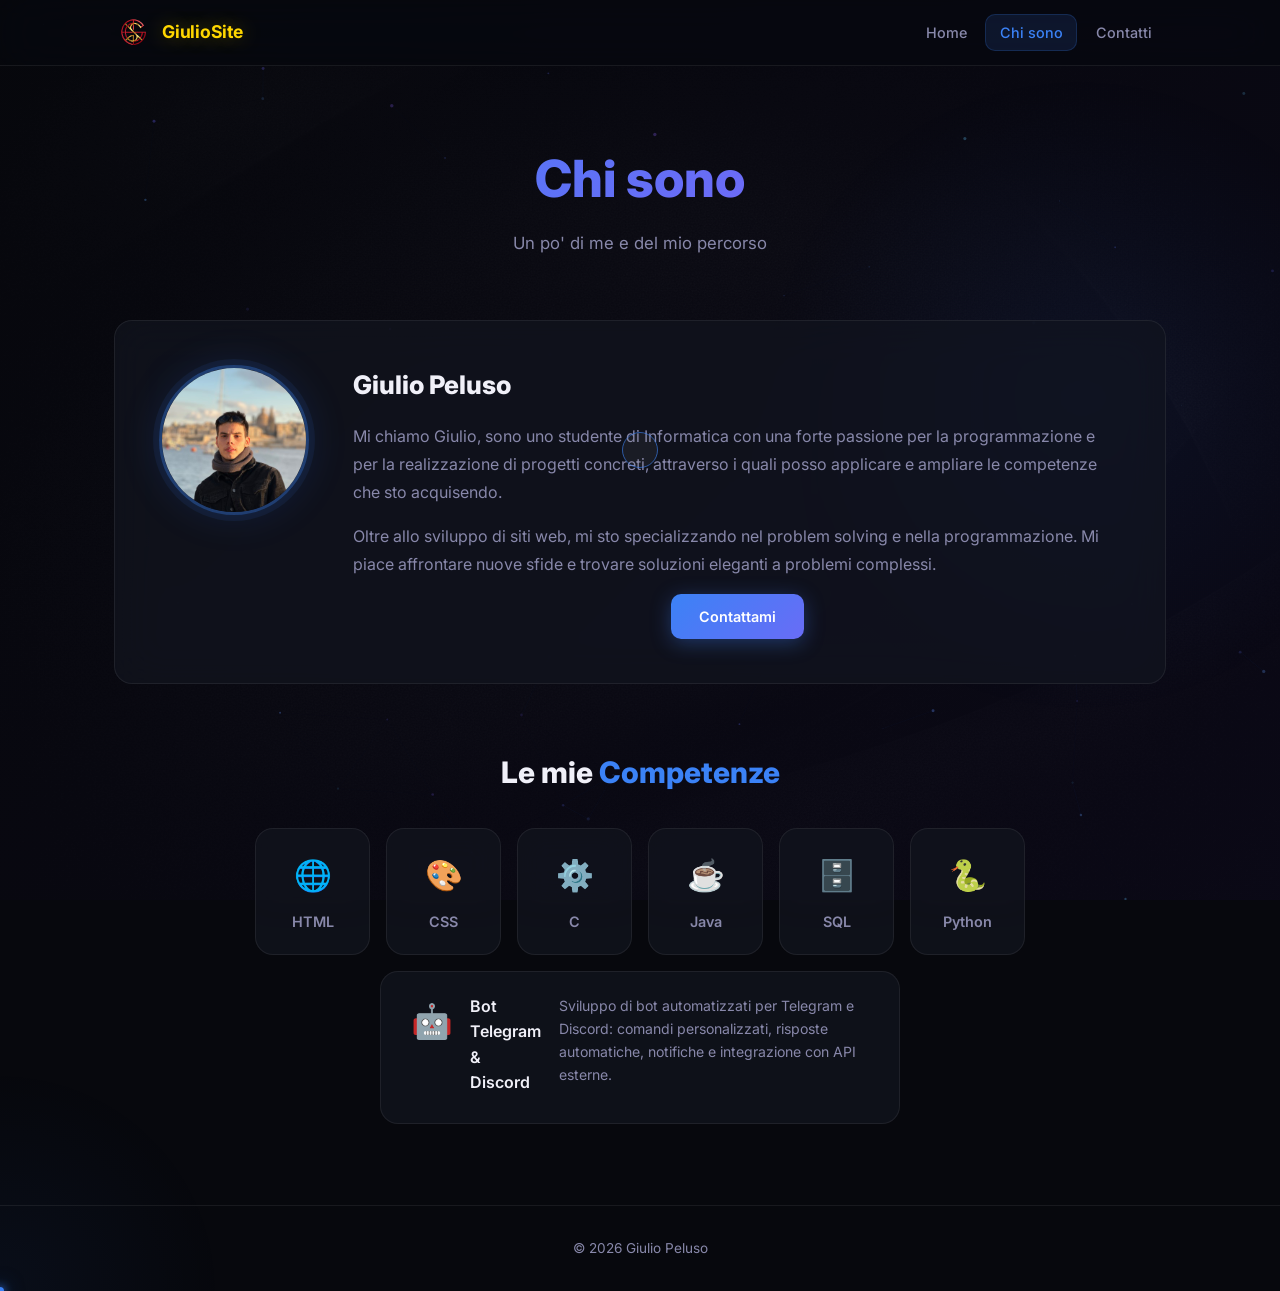
==== commit 447fd80b: "Add index.html as entry point for GitHub Pages Renamed home.html → index.html and updated all intern" ====
--- a/chi-sono.html
+++ b/chi-sono.html
@@ -13,13 +13,13 @@
 
   <header>
     <div class="nav-inner">
-      <a href="home.html" class="nav-brand">
+      <a href="index.html" class="nav-brand">
         <img src="img/logo-sito-giulio.png" alt="Logo Giulio" />
         <span>GiulioSite</span>
       </a>
       <nav>
         <ul class="nav-links" id="nav-links">
-          <li><a href="home.html">Home</a></li>
+          <li><a href="index.html">Home</a></li>
           <li><a href="chi-sono.html" class="active">Chi sono</a></li>
           <li><a href="contatti.html">Contatti</a></li>
         </ul>
